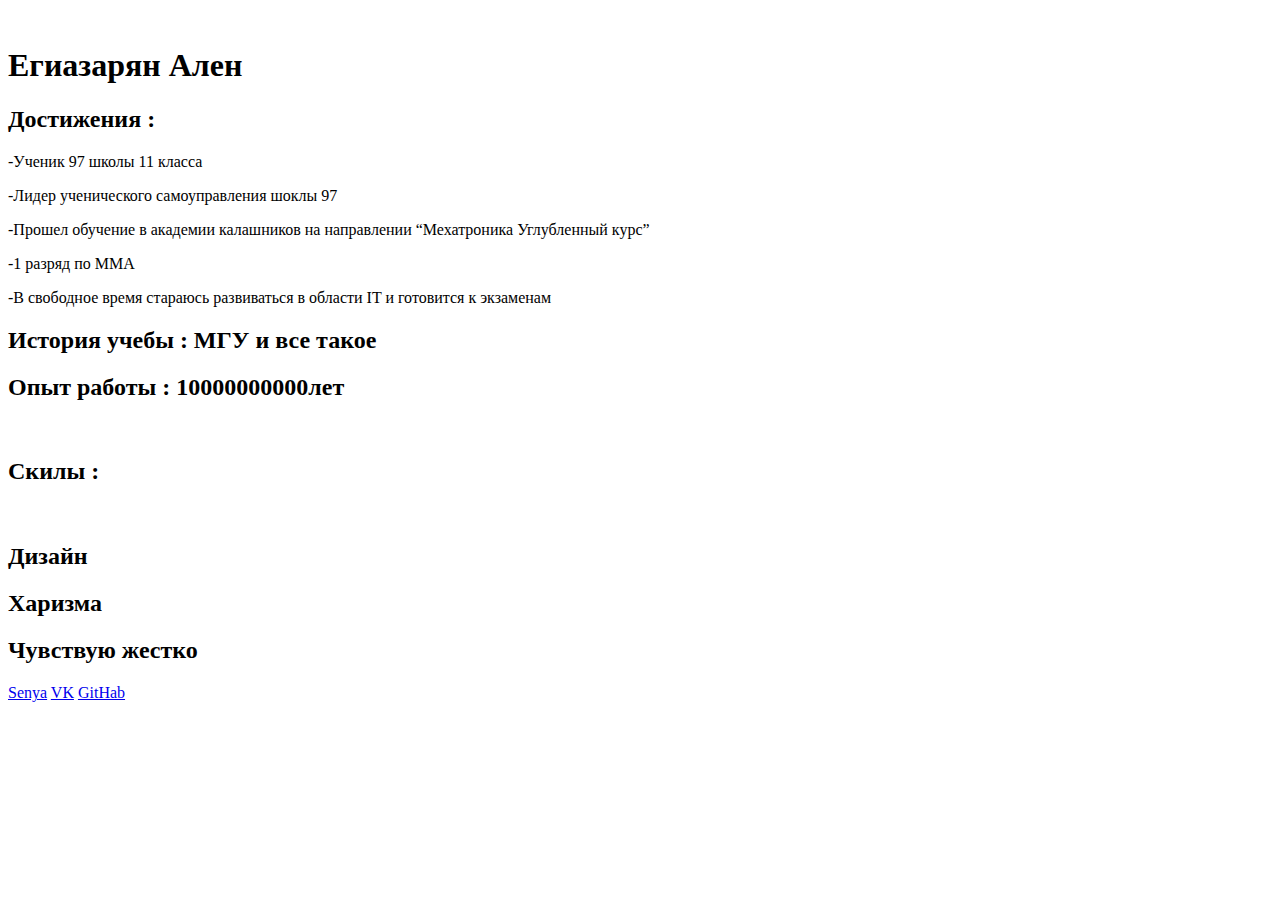
==== test1.html @ 5271cd3b "add to content" ====
<!DOCTYPE html> 
<html lang="ru"> 
<head> 
    <meta charset="UTF-8"> 
    <meta http-equiv="X-UA-Compatible" content="IE=edge"> 
    <meta name="viewport" content="width=device-width, initial-scale=1.0"> 
    <title>Первая работа</title> 
</head> 
<link rel="stylesheet" href="../new project(git)/css/main.css"> 
<body> 
    <header></header> 
    <main> 
        <section> 
            <div id="blockLogo"></div> 
            <div id="blockFoto"> </div> 
            <div id="blockText"> <img id="about" src="../new project(git)/img/Header.png" alt=""></div>     
   <div class="vert_txt"><h1>Егиазарян Ален</h1></div> 
   <div class="main_txt"> 
    <h2><b>Достижения :</b></h2> 
    <p>-Ученик 97 школы 11 класса 
    <p>-Лидер ученического самоуправления шоклы 97</p> 
    <p>-Прошел обучение в академии калашников на направлении “Мехатроника Углубленный курс”</p> 
    <p>-1 разряд по ММА</p> 
    <p>-В свободное время стараюсь развиваться в области IT  и готовится к экзаменам</p> 
    <h2><b>История учебы : МГУ и все такое</b></h2> 
    <h2><b>Опыт работы : 10000000000лет</b></h2> 
    <div class="logo"> 
     <img src="../project/img/Microsoft.png" alt=""> 
     <img src="../project/img/Amazon.png" alt=""> 
    </div> 
   <div class="skils"> 
    <h2><b>Скилы :</b></h2> 
    <img id="lines" src="../new project(git)/img/lines.png" alt=""> 
    <div class="lines_txt"> 
     <h2><b>Дизайн</b></h2> 
     <h2><b>Харизма</b></h2> 
     <h2><b>Чувствую жестко</b></h2> 
    </div> 
   </div>  
   </div> 
    <footer>
        <a href="../new project(git)/senya/index.html" class="gradient-button">Senya</a>
        <a href="https://vk.com/alenegiazaryan" class="gradient-button">VK</a>
        <a href="https://github.com/Alenchikdesign?tab=repositories" class="gradient-button">GitHab</a>
    </footer> 
</body> 
</body> 
</html>
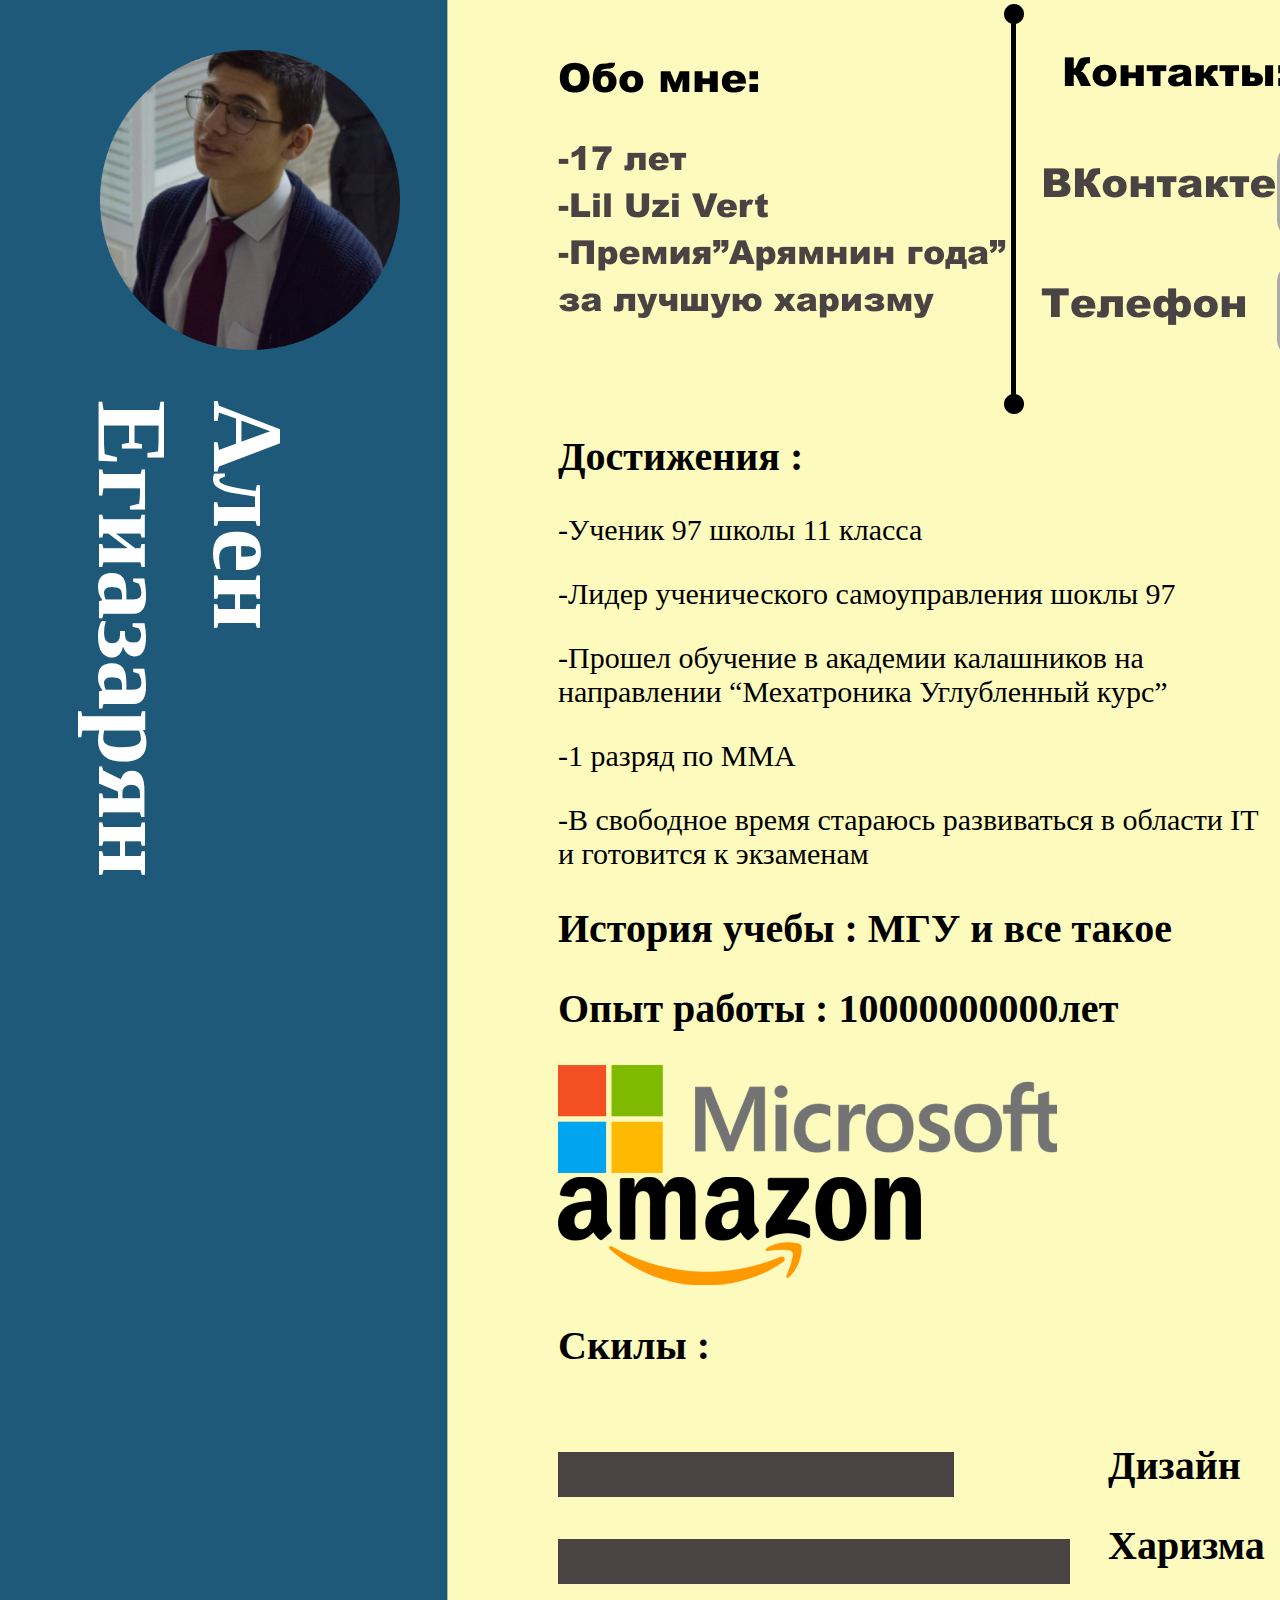
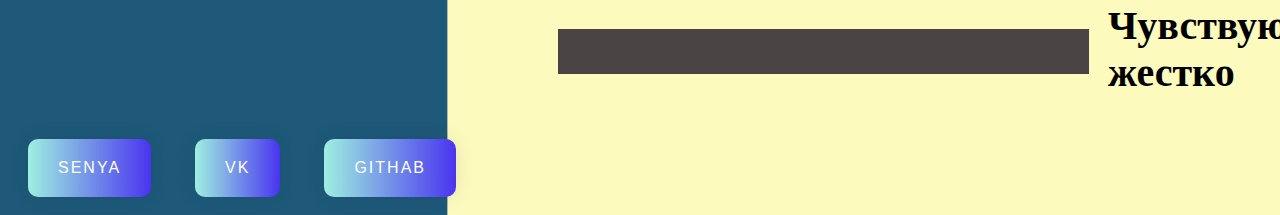
==== commit 411235d1: "update" ====
--- a/test1.html
+++ b/test1.html
@@ -6,14 +6,14 @@
     <meta name="viewport" content="width=device-width, initial-scale=1.0"> 
     <title>Первая работа</title> 
 </head> 
-<link rel="stylesheet" href="../new project(git)/css/main.css"> 
+<link rel="stylesheet" href="./css/main.css"> 
 <body> 
     <header></header> 
     <main> 
         <section> 
             <div id="blockLogo"></div> 
             <div id="blockFoto"> </div> 
-            <div id="blockText"> <img id="about" src="../new project(git)/img/Header.png" alt=""></div>     
+            <div id="blockText"> <img id="about" src="./img/Header.png" alt=""></div>     
    <div class="vert_txt"><h1>Егиазарян Ален</h1></div> 
    <div class="main_txt"> 
     <h2><b>Достижения :</b></h2> 
@@ -25,12 +25,12 @@
     <h2><b>История учебы : МГУ и все такое</b></h2> 
     <h2><b>Опыт работы : 10000000000лет</b></h2> 
     <div class="logo"> 
-     <img src="../project/img/Microsoft.png" alt=""> 
-     <img src="../project/img/Amazon.png" alt=""> 
+     <img src="./img/Microsoft.png" alt=""> 
+     <img src="./img/Amazon.png" alt=""> 
     </div> 
    <div class="skils"> 
     <h2><b>Скилы :</b></h2> 
-    <img id="lines" src="../new project(git)/img/lines.png" alt=""> 
+    <img id="lines" src="./img/lines.png" alt=""> 
     <div class="lines_txt"> 
      <h2><b>Дизайн</b></h2> 
      <h2><b>Харизма</b></h2> 
@@ -39,7 +39,7 @@
    </div>  
    </div> 
     <footer>
-        <a href="../new project(git)/senya/index.html" class="gradient-button">Senya</a>
+        <a href="./senya/index.html" class="gradient-button">Senya</a>
         <a href="https://vk.com/alenegiazaryan" class="gradient-button">VK</a>
         <a href="https://github.com/Alenchikdesign?tab=repositories" class="gradient-button">GitHab</a>
     </footer> 
--- a/css/main.css
+++ b/css/main.css
@@ -0,0 +1,121 @@
+body
+{
+    background: url(../img/bg.png) no-repeat center center;
+    background-size: cover;
+
+}
+
+#blockFoto
+{
+    
+    position: absolute;
+    width: 300px;
+    height: 300px;
+    left: 100px;
+    top: 50px;
+    background: #1E597A;
+    background: url(../img/alen_photo.png) no-repeat center center;
+    background-size: cover;
+
+}
+
+.conteiner
+{
+display: flex;
+align-items: center;
+justify-content: center;
+flex-flow: column nowrap;
+
+}
+.col1
+{
+    position: absolute;
+width: 550px;
+height: 2185px;
+background-color: rgba(128, 128, 128, 0.1);
+    
+}
+.col2
+{
+    position: absolute;
+width: 1096px;
+height: 2185px;
+margin-left: 36%;
+background:rgba(128, 128, 128, 0.104);
+} 
+
+#blockText{
+position: absolute;
+}
+
+h1{
+    writing-mode: vertical-lr;
+    color: #fff;
+    font-size: 100px;
+    margin-top: 400px;
+  }
+
+#about{
+    margin-left: 550px;
+    margin-top: -400px;
+}
+
+.main_txt{
+    margin-left: 550px;
+    margin-top: -500px;
+}
+
+h2{
+    font-size: 40px;
+}
+
+p{
+    font-size: 30px;
+}
+
+#lines{
+    margin-top: 50px;
+}
+
+.lines_txt{
+    margin-left: 550px;
+    margin-top: -270px;
+}
+
+#about_123{
+    margin-left: 550px;
+    margin-top: -300px;
+}
+
+#blockLogo_sen{
+    position: absolute;
+    width: 300px;
+    height: 300px;
+    left: 100px;
+    top: 1500px;
+    background: #1E597A;
+    background: url(../img/Elipse-6.png) no-repeat center center;
+    background-size: cover;
+}   
+
+
+.gradient-button {
+    text-decoration: none;
+    display: inline-block;
+    color: white;
+    padding: 20px 30px;
+    margin: 10px 20px;
+    border-radius: 10px;
+    font-family: 'Montserrat', sans-serif;
+    text-transform: uppercase;
+    letter-spacing: 2px;
+    background-image: linear-gradient(to right, #9EEFE1 0%, #4830F0 51%, #9EEFE1 100%);
+    background-size: 200% auto;
+    box-shadow: 0 0 20px rgba(0, 0, 0, .1);
+    transition: .5s;
+  }
+  .gradient-button:hover {
+    background-position: right center;
+  }
+
+  